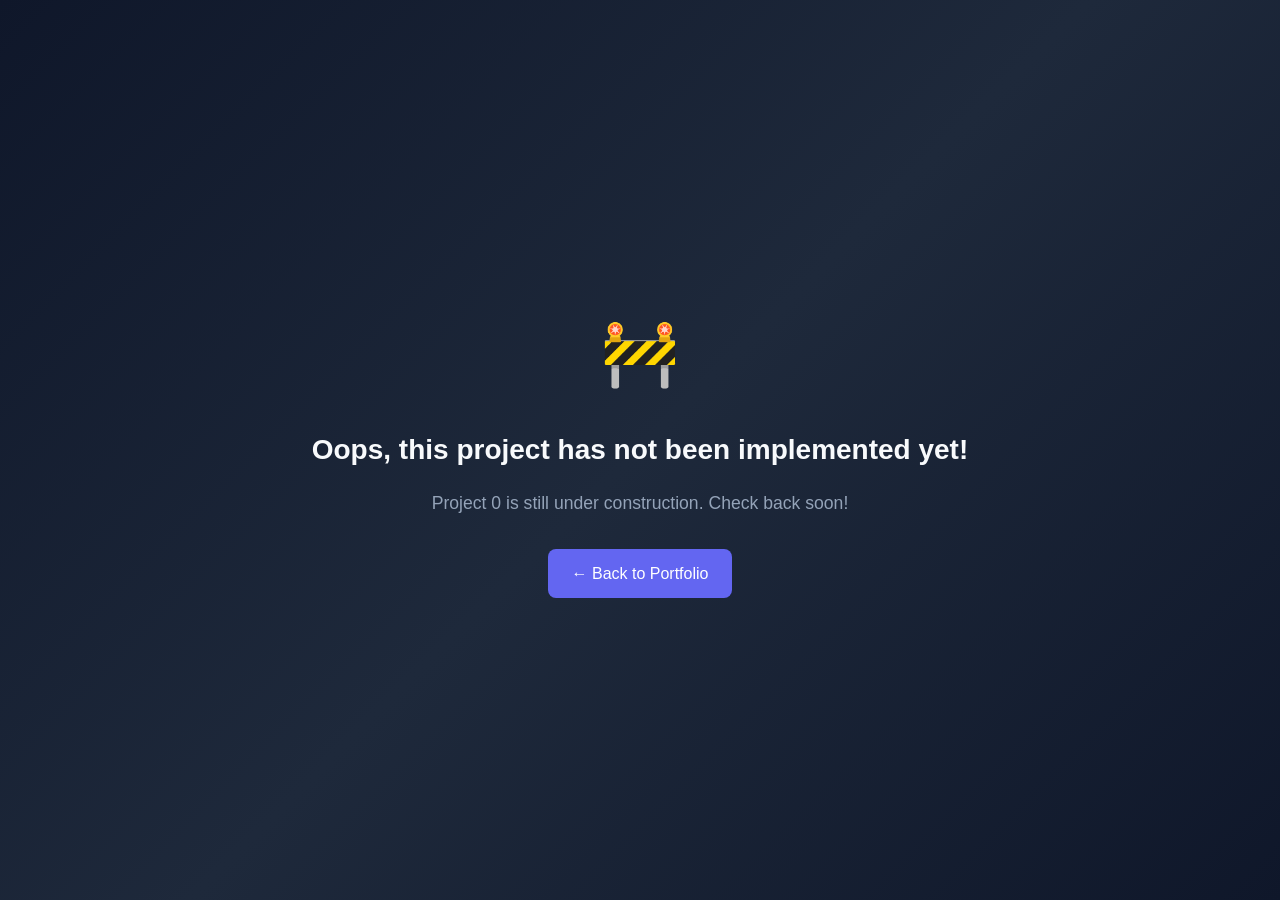
==== 0/index.html @ 5d0b4e7c "basic webpage set up" ====
<!DOCTYPE html>
<html lang="en">
<head>
    <meta charset="UTF-8">
    <meta name="viewport" content="width=device-width, initial-scale=1.0">
    <title>Project 0</title>
    <link rel="stylesheet" href="../styles.css">
</head>
<body>
    <div class="placeholder-page">
        <div class="icon">🚧</div>
        <h1>Oops, this project has not been implemented yet!</h1>
        <p>Project 0 is still under construction. Check back soon!</p>
        <a class="back-link" href="../index.html">← Back to Portfolio</a>
    </div>
</body>
</html>
---- styles.css ----
* {
    margin: 0;
    padding: 0;
    box-sizing: border-box;
}

body {
    font-family: -apple-system, BlinkMacSystemFont, "Segoe UI", Roboto, Helvetica, Arial, sans-serif;
    background: linear-gradient(135deg, #0f172a 0%, #1e293b 50%, #0f172a 100%);
    color: #e2e8f0;
    min-height: 100vh;
    line-height: 1.6;
}

.container {
    max-width: 720px;
    margin: 0 auto;
    padding: 3rem 1.5rem;
}

header {
    text-align: center;
    margin-bottom: 3rem;
}

header h1 {
    font-size: 2.25rem;
    font-weight: 700;
    color: #f8fafc;
    margin-bottom: 0.5rem;
}

header p {
    font-size: 1.1rem;
    color: #94a3b8;
}

.project-list {
    list-style: none;
    display: flex;
    flex-direction: column;
    gap: 1rem;
}

.project-list a {
    display: flex;
    align-items: center;
    gap: 1.25rem;
    padding: 1.25rem 1.5rem;
    background: rgba(255, 255, 255, 0.05);
    border: 1px solid rgba(255, 255, 255, 0.1);
    border-radius: 12px;
    color: #f1f5f9;
    text-decoration: none;
    transition: background 0.2s, border-color 0.2s, transform 0.15s;
}

.project-list a:hover {
    background: rgba(255, 255, 255, 0.1);
    border-color: rgba(99, 102, 241, 0.5);
    transform: translateY(-2px);
}

.project-number {
    display: flex;
    align-items: center;
    justify-content: center;
    width: 2.5rem;
    height: 2.5rem;
    background: #6366f1;
    border-radius: 8px;
    font-weight: 700;
    font-size: 1.1rem;
    flex-shrink: 0;
}

.project-info h2 {
    font-size: 1.15rem;
    font-weight: 600;
    margin-bottom: 0.15rem;
}

.project-info span {
    font-size: 0.9rem;
    color: #94a3b8;
}

.placeholder-page {
    display: flex;
    flex-direction: column;
    align-items: center;
    justify-content: center;
    min-height: 100vh;
    text-align: center;
    padding: 2rem;
}

.placeholder-page .icon {
    font-size: 4rem;
    margin-bottom: 1.5rem;
}

.placeholder-page h1 {
    font-size: 1.75rem;
    font-weight: 600;
    color: #f8fafc;
    margin-bottom: 1rem;
}

.placeholder-page p {
    font-size: 1.1rem;
    color: #94a3b8;
    margin-bottom: 2rem;
}

.back-link {
    display: inline-block;
    padding: 0.75rem 1.5rem;
    background: #6366f1;
    color: #fff;
    text-decoration: none;
    border-radius: 8px;
    font-weight: 500;
    transition: background 0.2s;
}

.back-link:hover {
    background: #4f46e5;
}
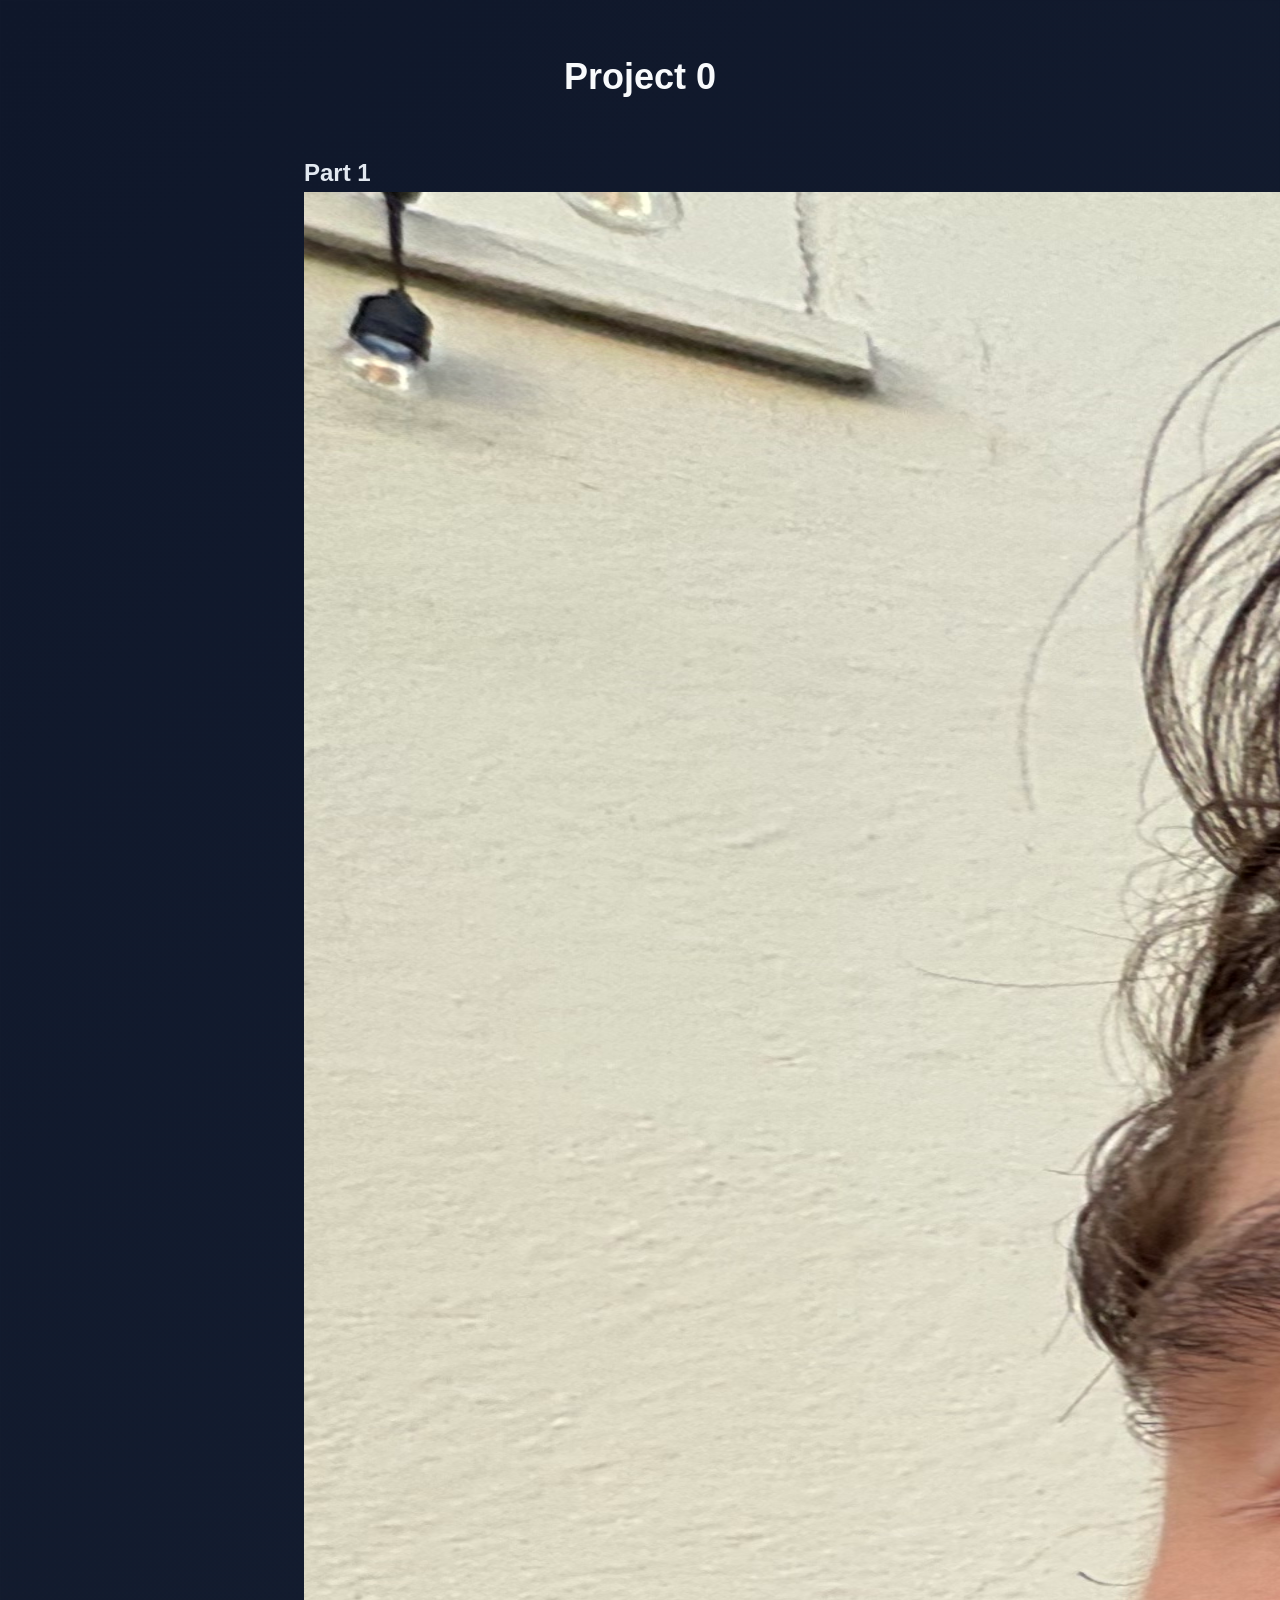
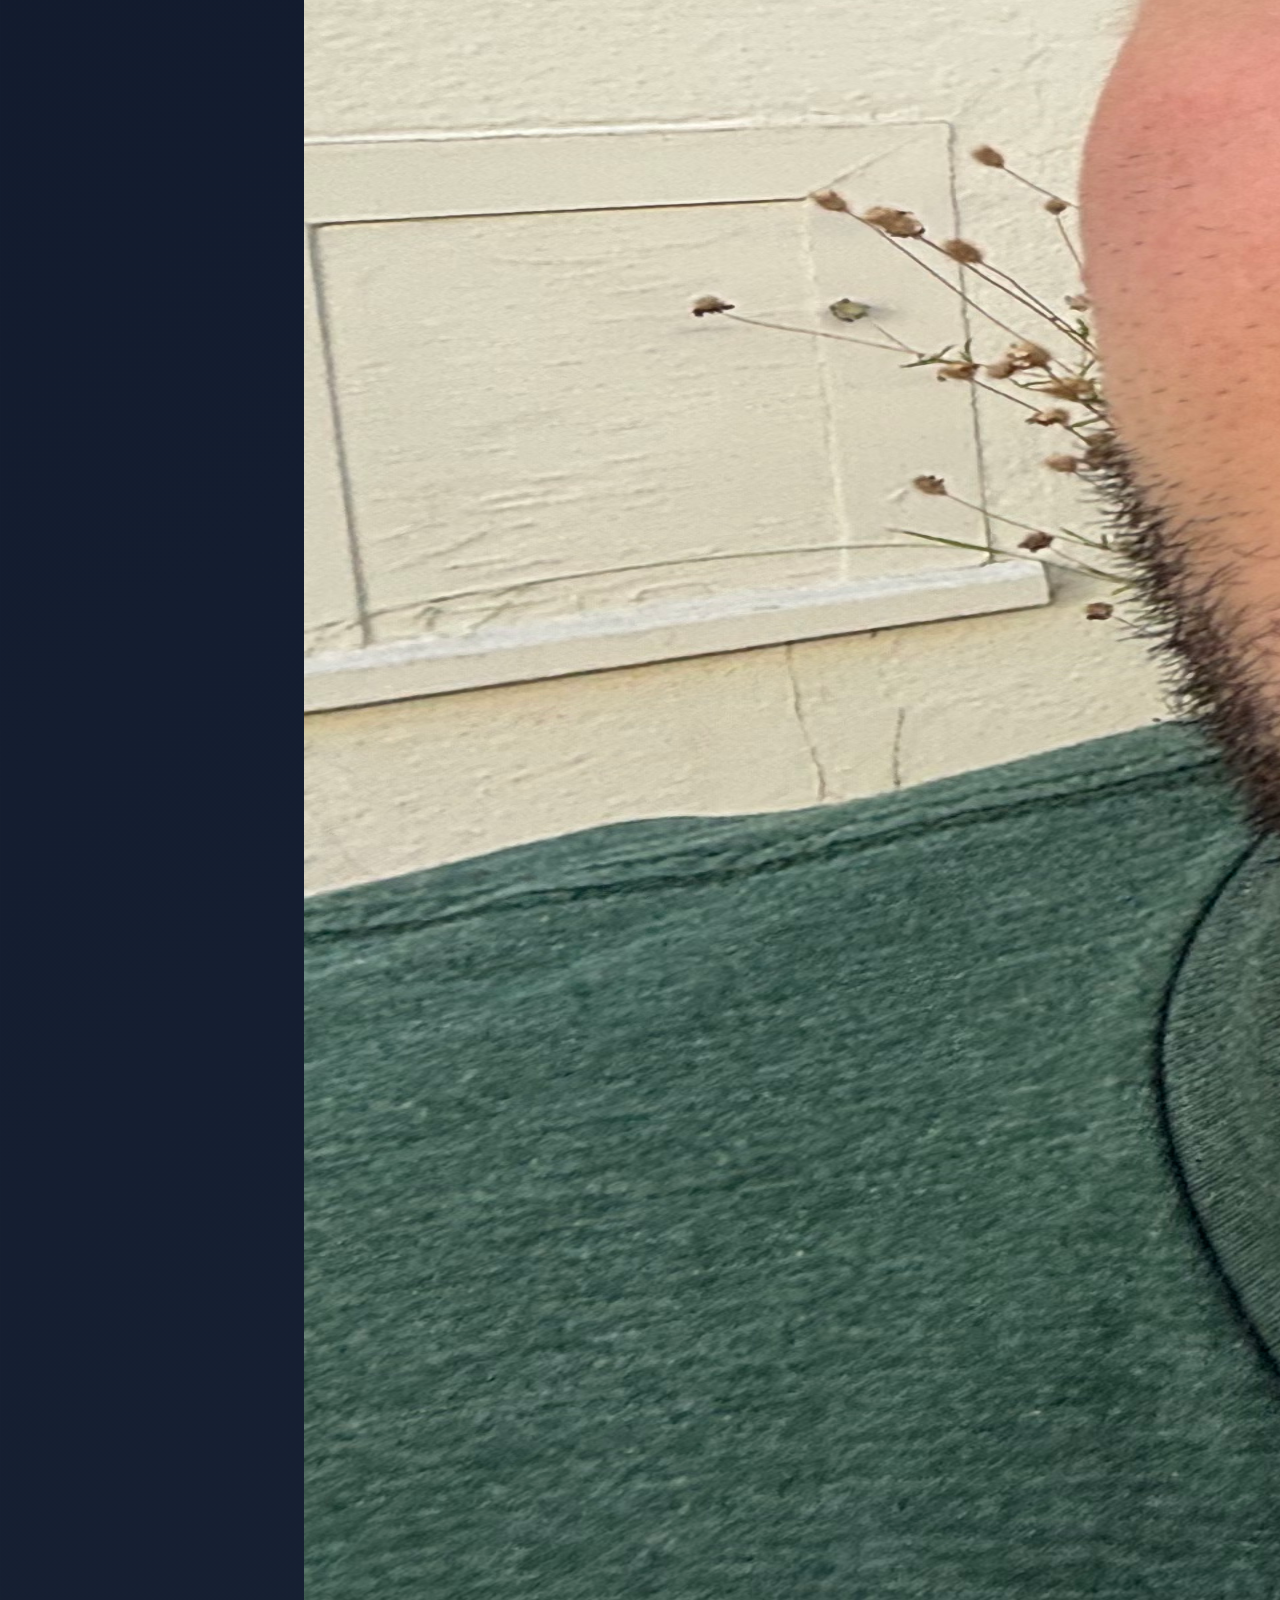
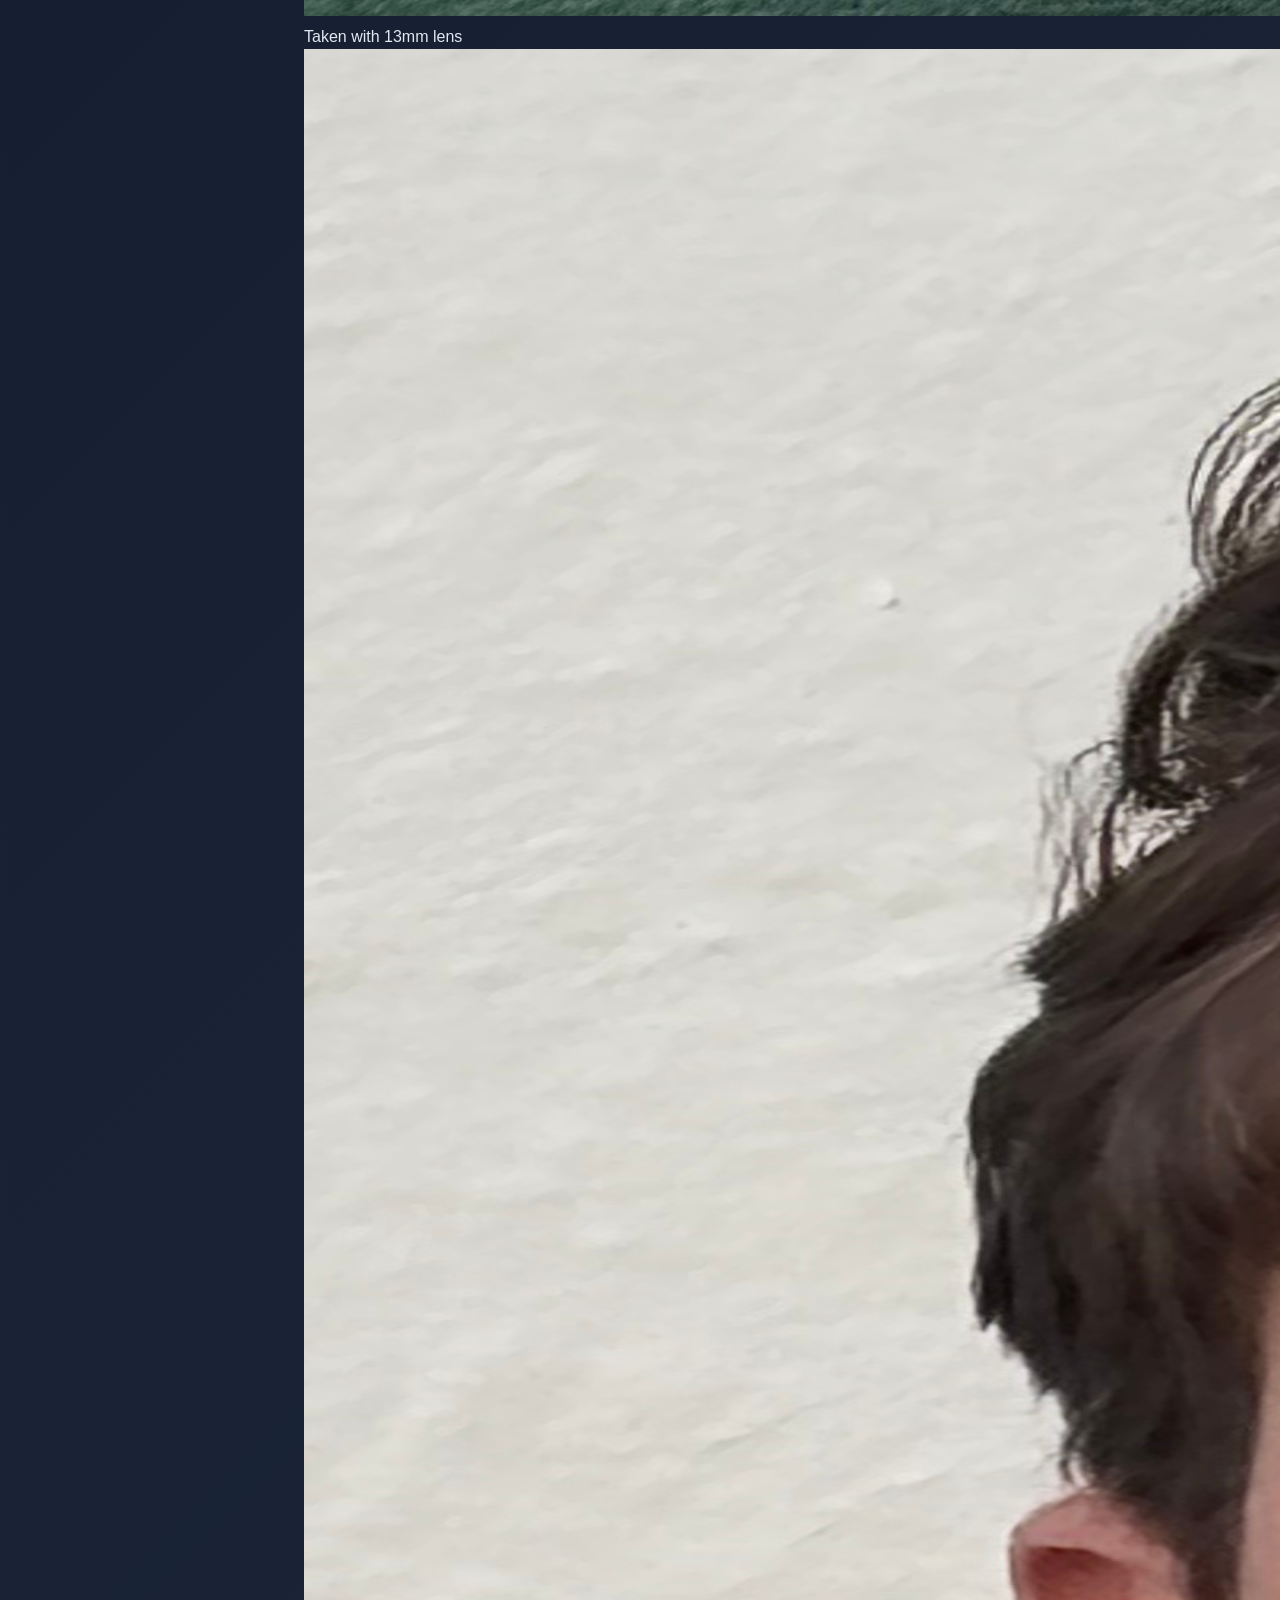
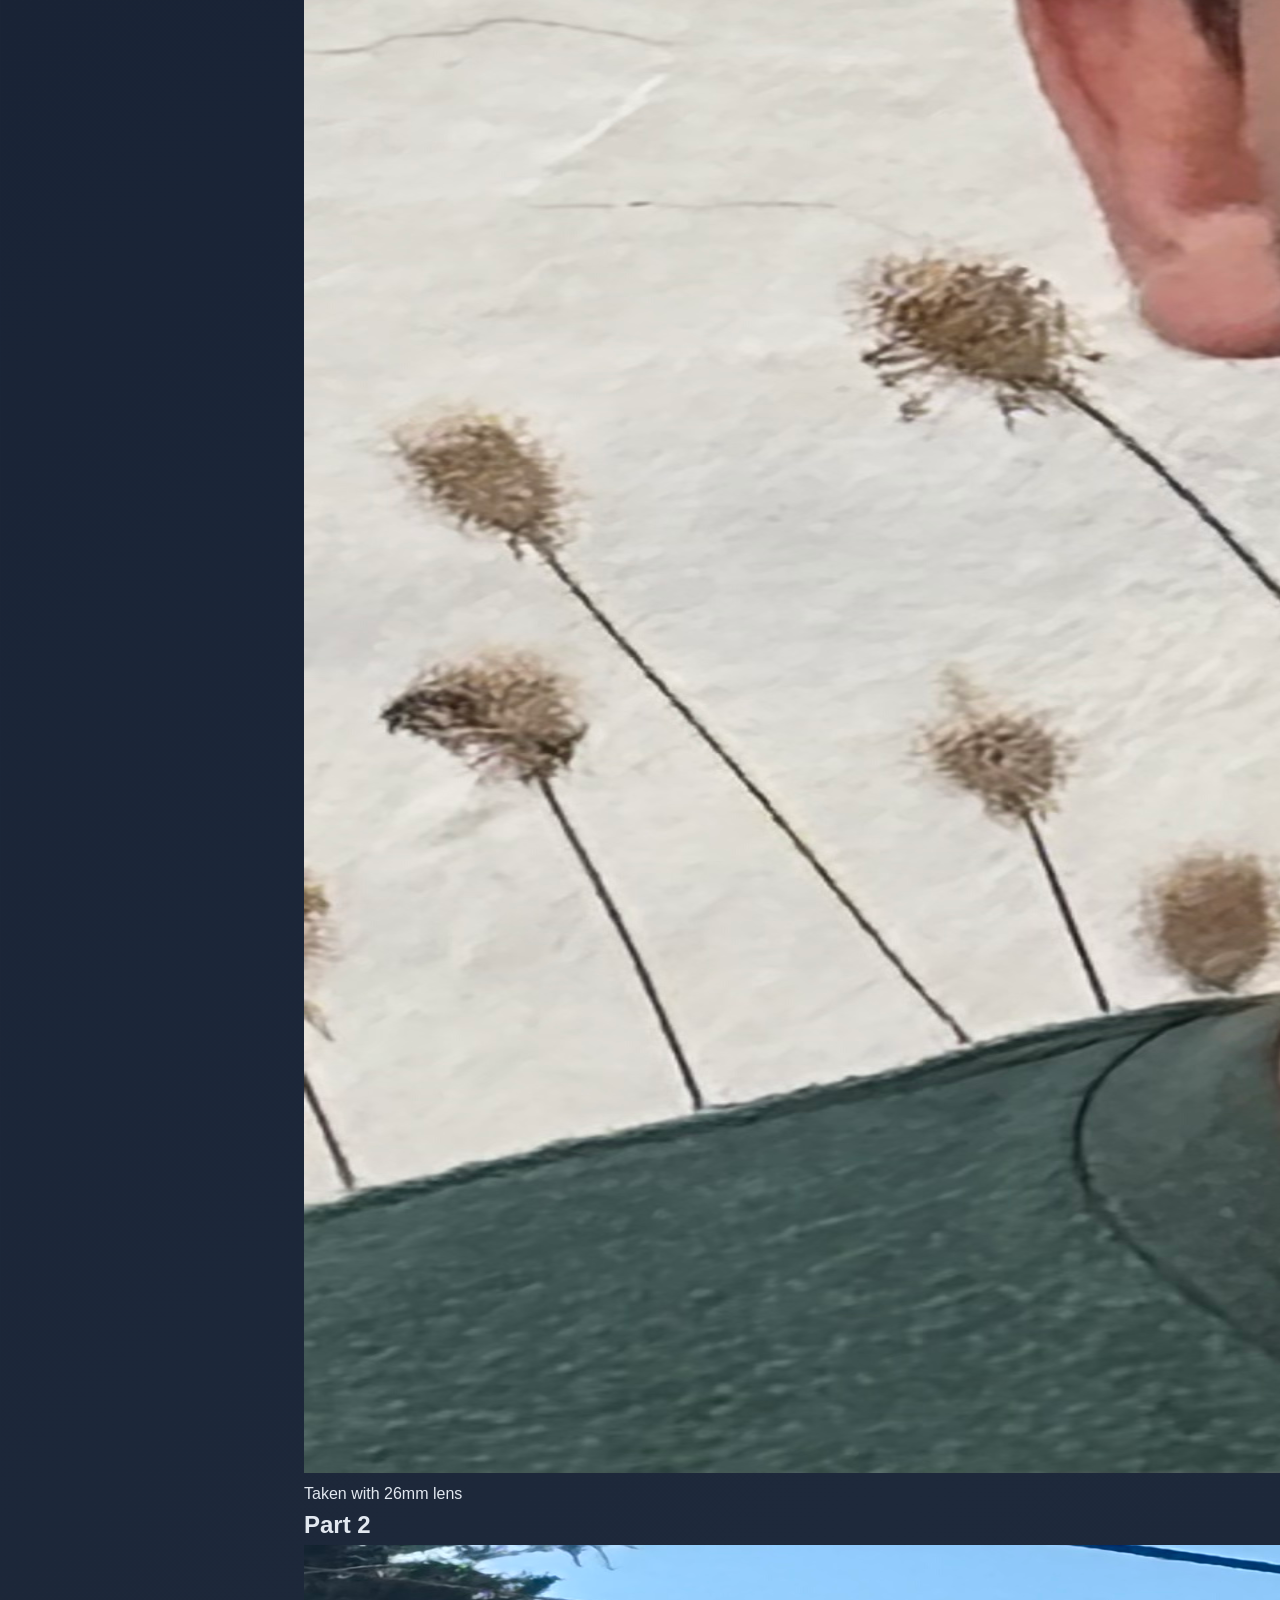
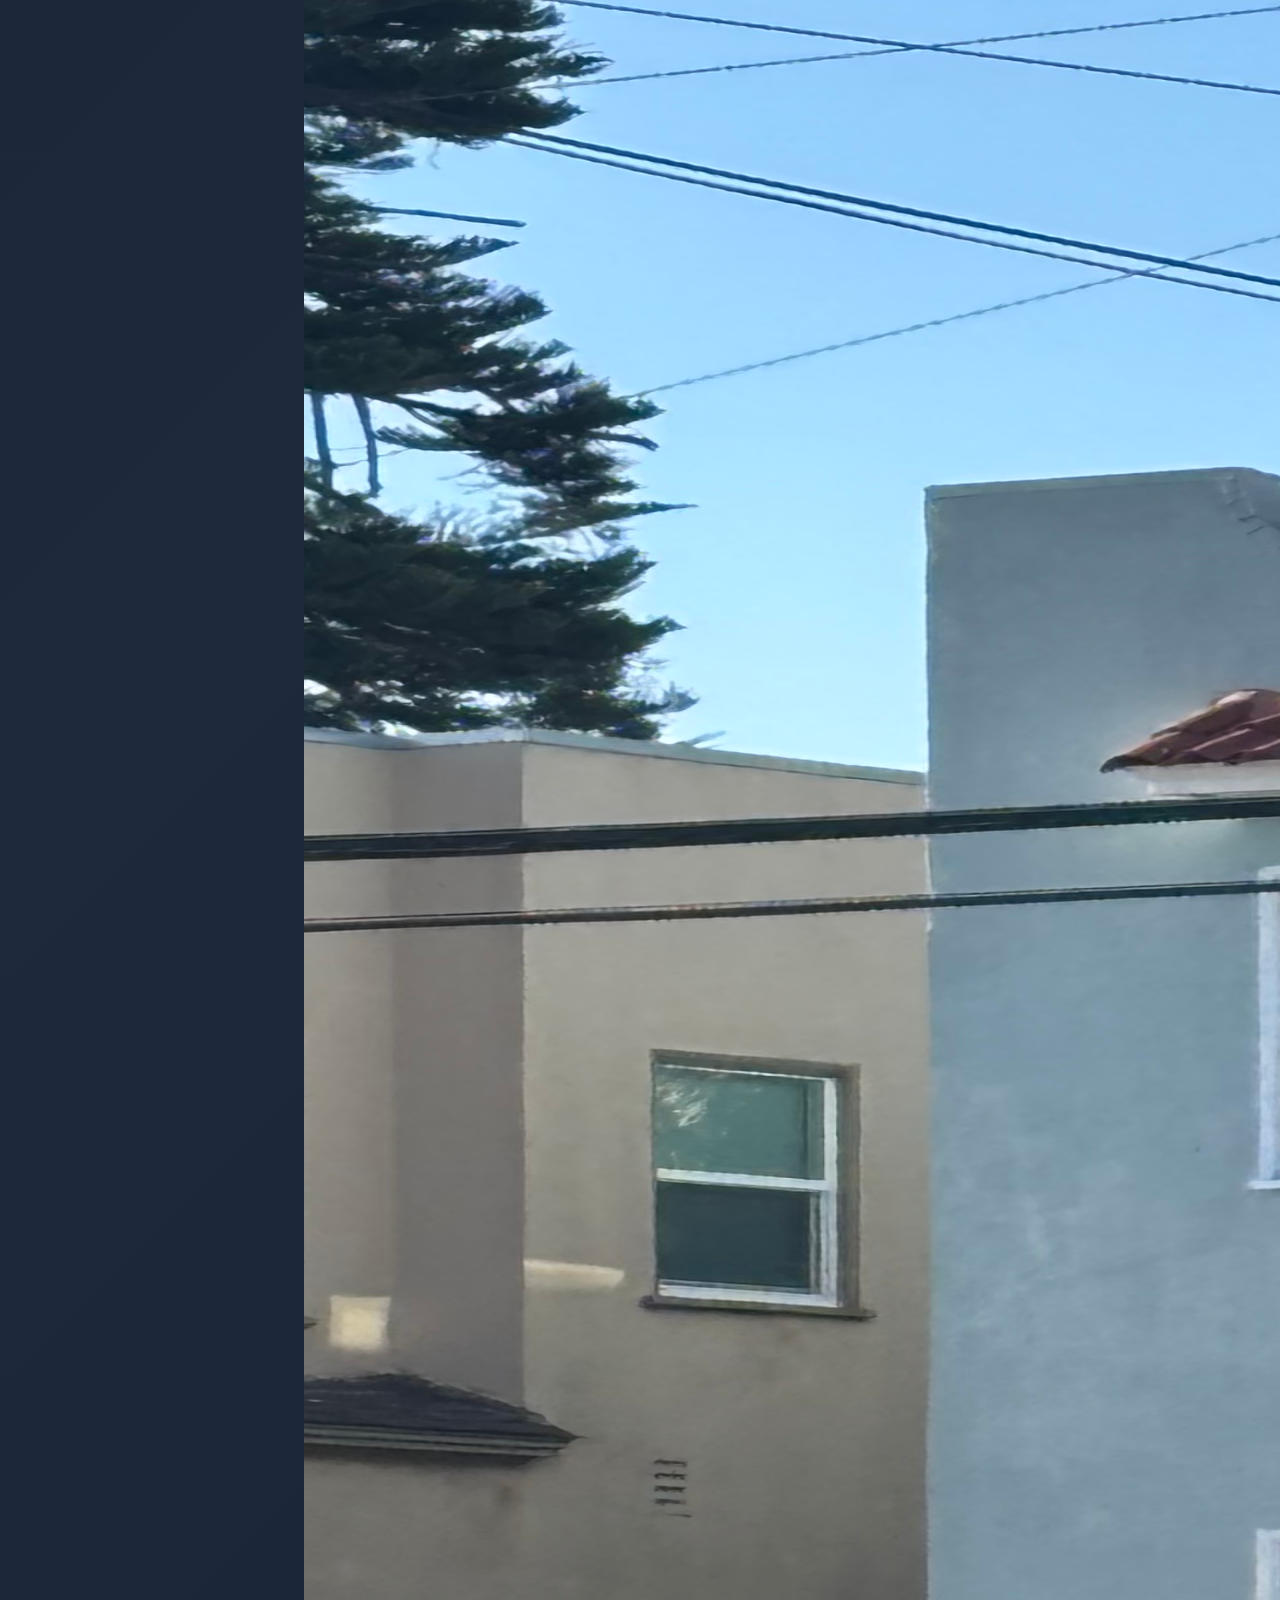
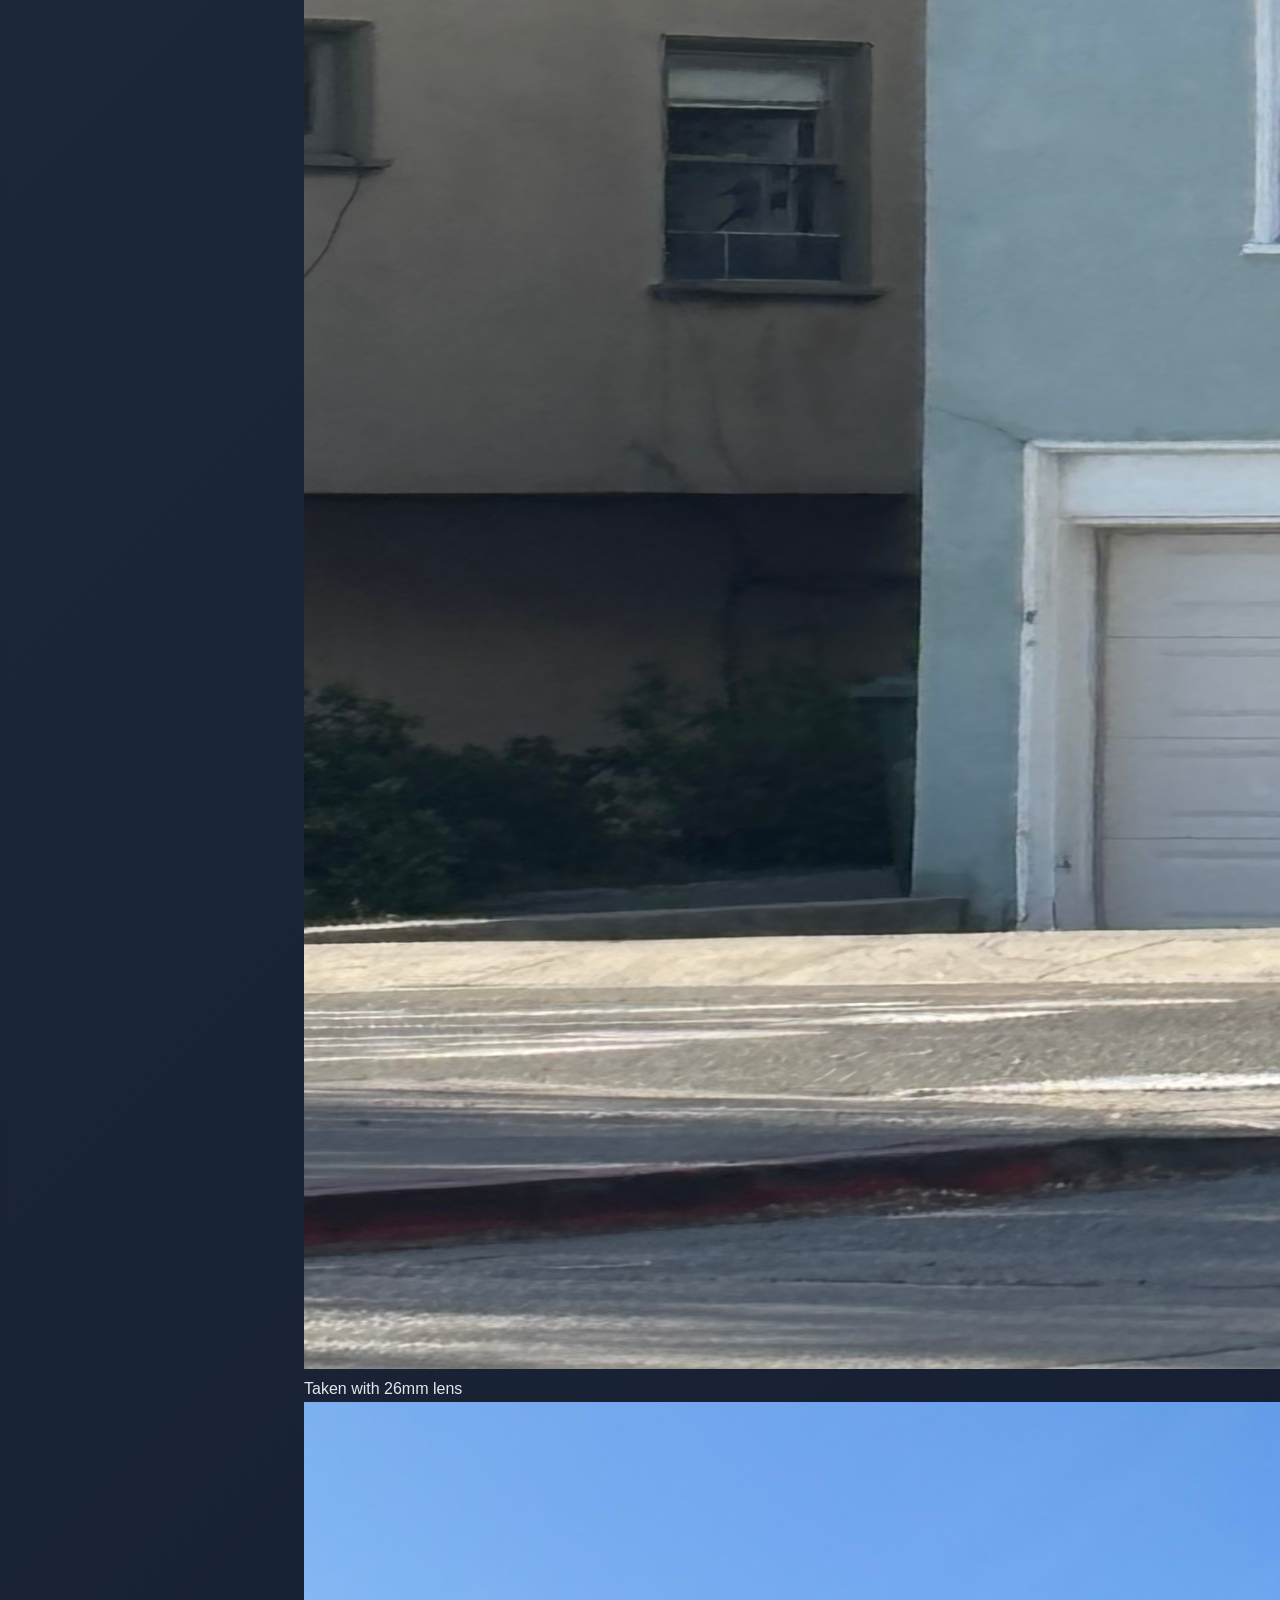
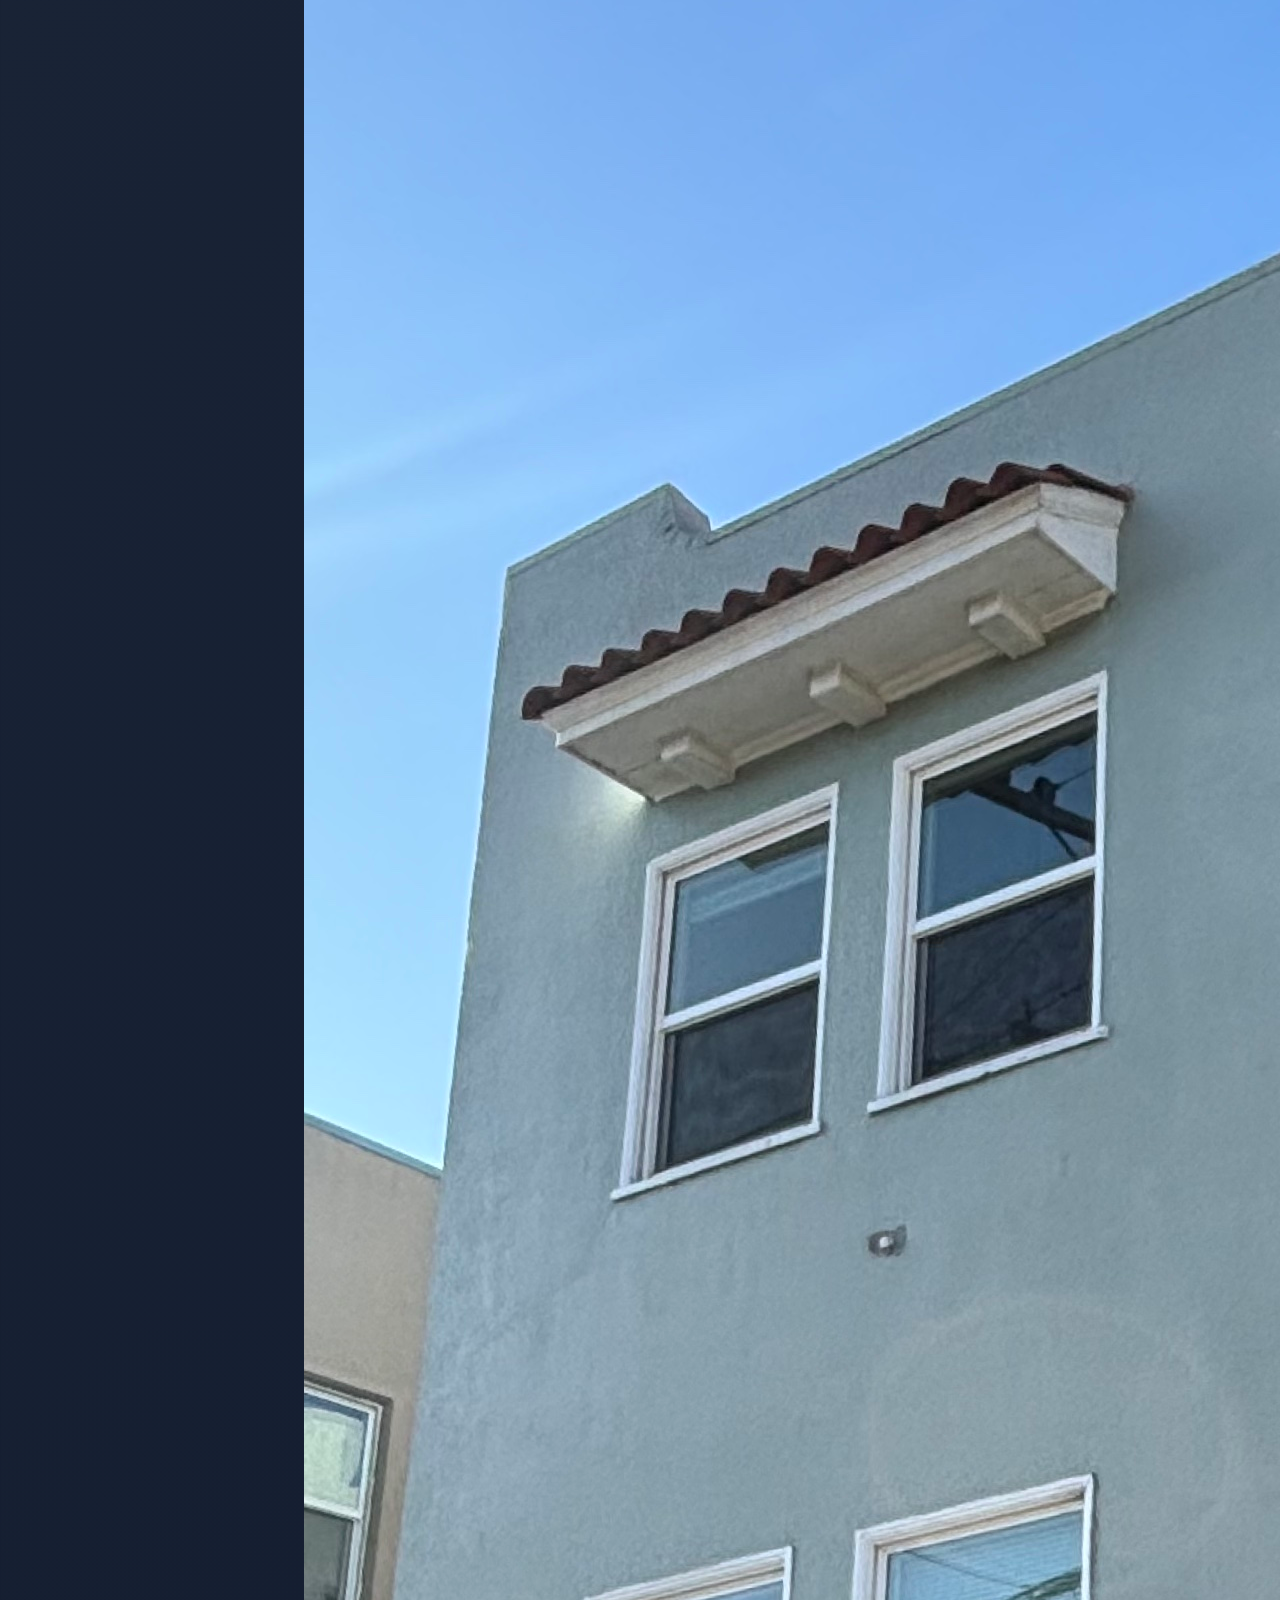
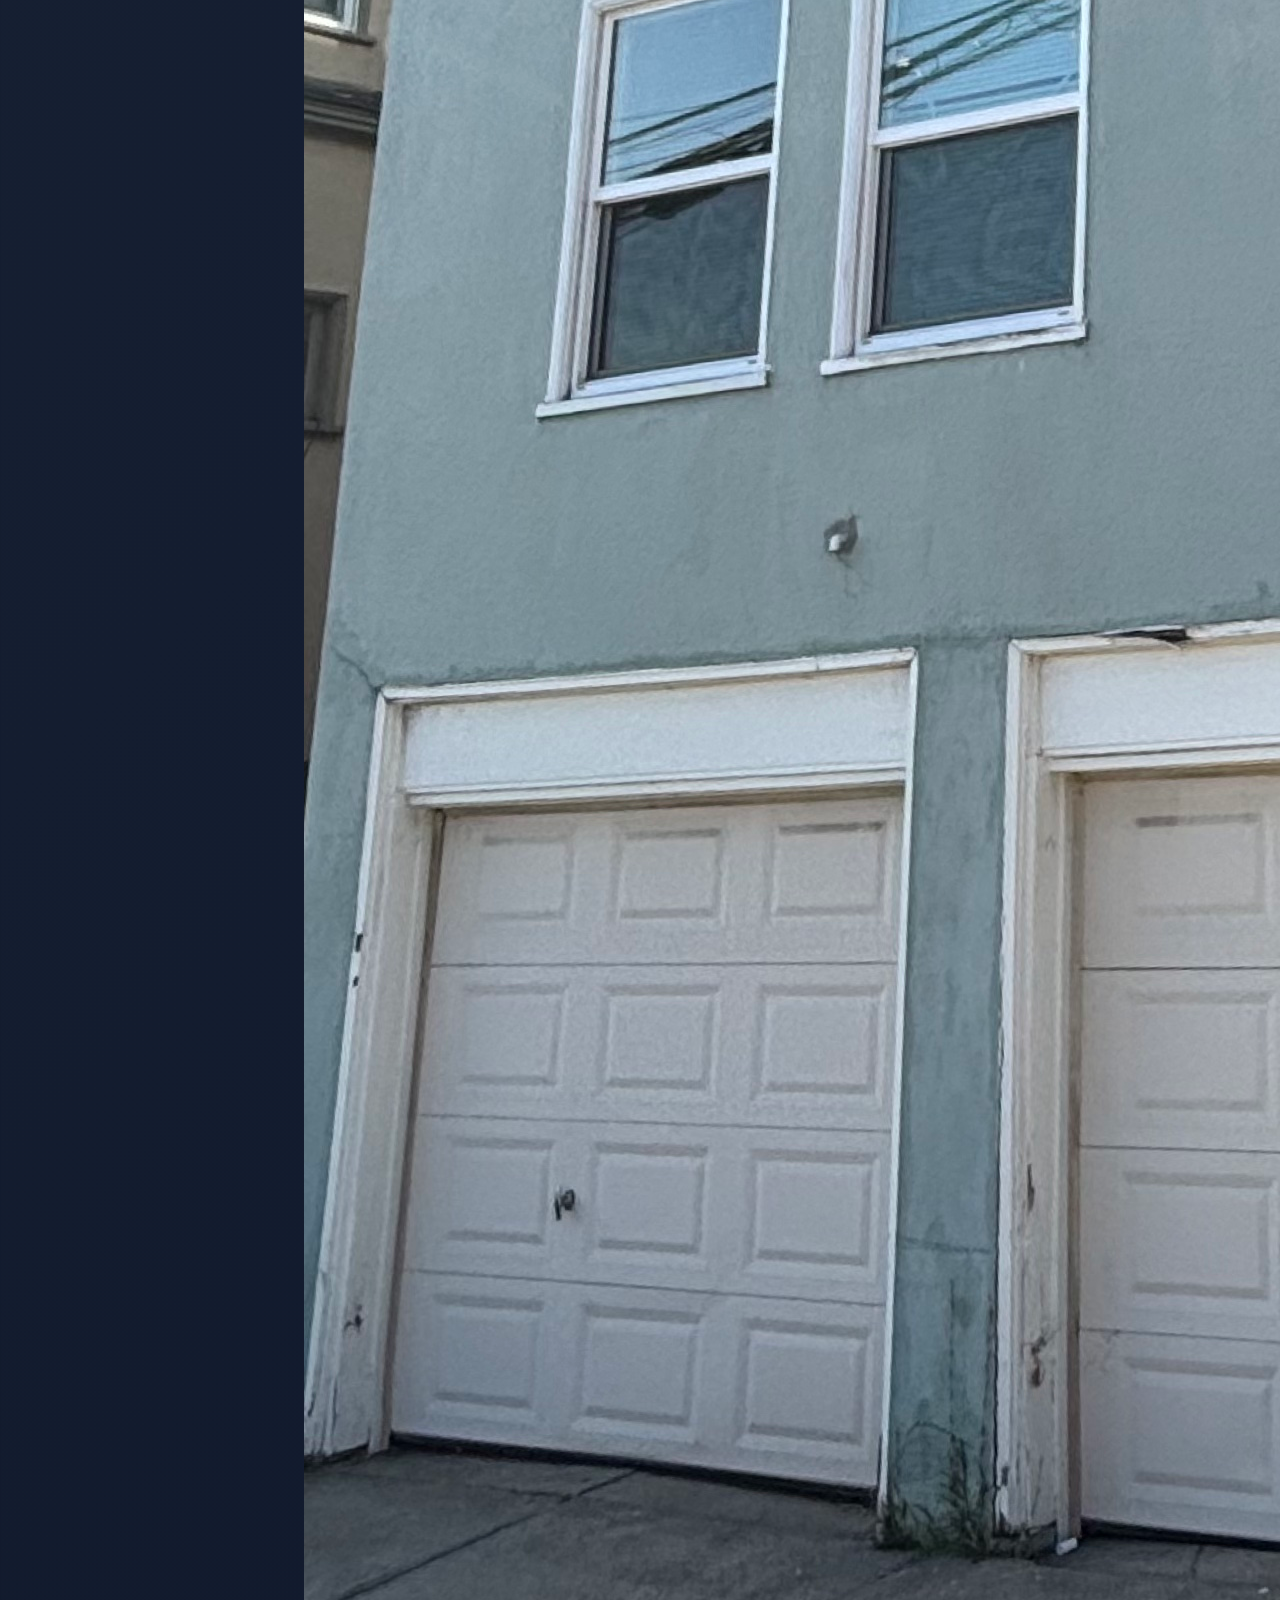
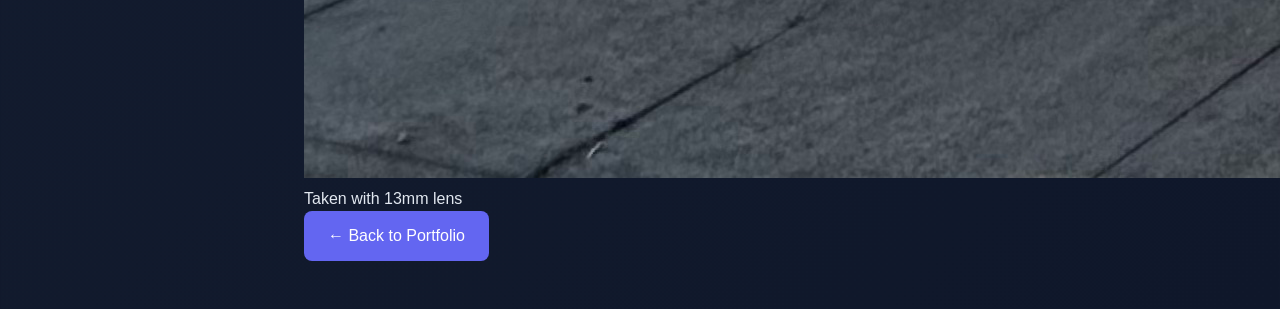
==== commit a2ba909a: "project 0 parts 1 and 2 done" ====
--- a/0/index.html
+++ b/0/index.html
@@ -7,10 +7,51 @@
     <link rel="stylesheet" href="../styles.css">
 </head>
 <body>
-    <div class="placeholder-page">
-        <div class="icon">🚧</div>
-        <h1>Oops, this project has not been implemented yet!</h1>
-        <p>Project 0 is still under construction. Check back soon!</p>
+    <div class="container project-page">
+        <header>
+            <h1>Project 0</h1>
+        </header>
+
+        <section class="gallery-section">
+            <h2 class="part-heading">Part 1</h2>
+            <div class="image-gallery">
+                <figure class="gallery-item">
+                    <picture>
+                        <source srcset="./IMG1.HEIC" type="image/heic">
+                        <img src="./image1.jpg" alt="image 1" width="4032" height="3024">
+                    </picture>
+                    <figcaption>Taken with 13mm lens</figcaption>
+                </figure>
+                <figure class="gallery-item">
+                    <picture>
+                        <source srcset="./IMG2.HEIC" type="image/heic">
+                        <img src="./image2.jpg" alt="image 2" width="4032" height="3024">
+                    </picture>
+                    <figcaption>Taken with 26mm lens</figcaption>
+                </figure>
+            </div>
+        </section>
+
+        <section class="gallery-section">
+            <h2 class="part-heading">Part 2</h2>
+            <div class="image-gallery">
+                <figure class="gallery-item">
+                    <picture>
+                        <source srcset="./image3.HEIC" type="image/heic">
+                        <img src="./image3.jpg" alt="image 3" width="4032" height="3024">
+                    </picture>
+                    <figcaption>Taken with 26mm lens</figcaption>
+                </figure>
+                <figure class="gallery-item">
+                    <picture>
+                        <source srcset="./image4.HEIC" type="image/heic">
+                        <img src="./image4.jpg" alt="image 4" width="2682" height="3576">
+                    </picture>
+                    <figcaption>Taken with 13mm lens</figcaption>
+                </figure>
+            </div>
+        </section>
+
         <a class="back-link" href="../index.html">← Back to Portfolio</a>
     </div>
 </body>
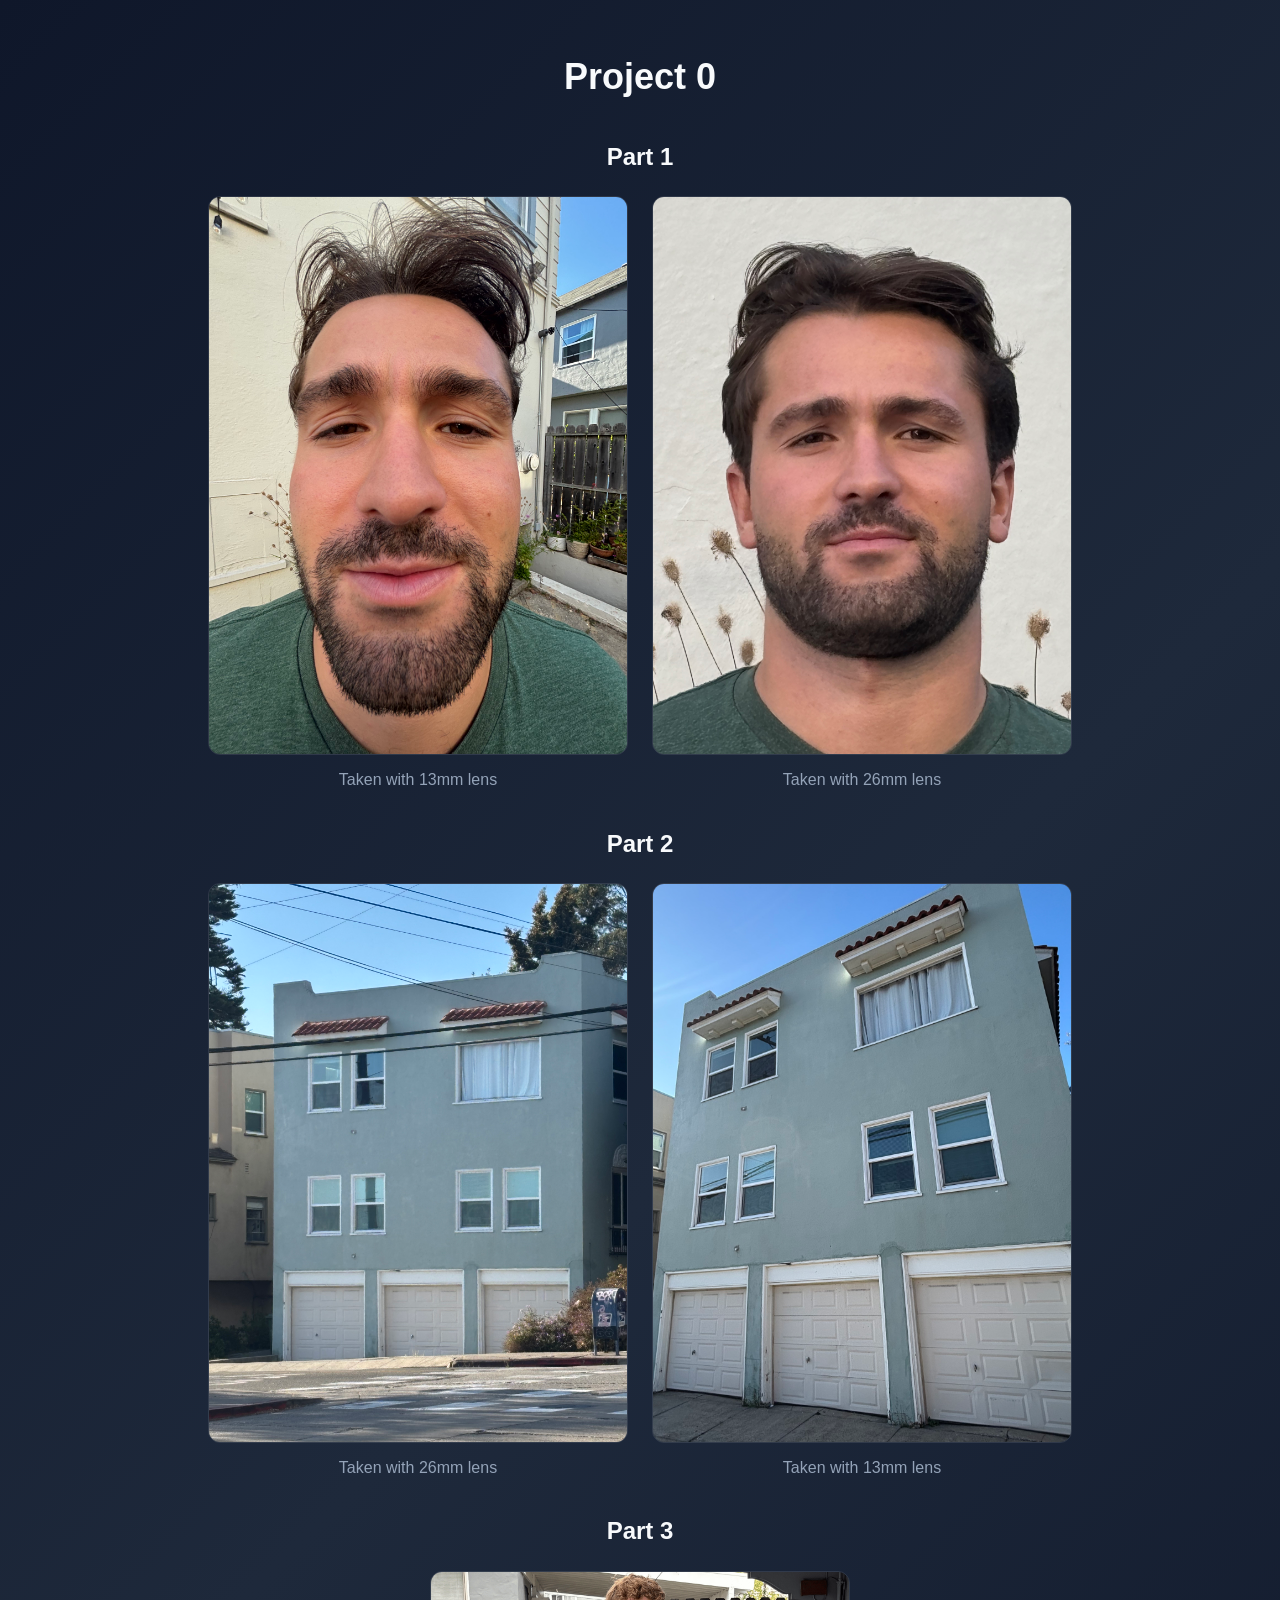
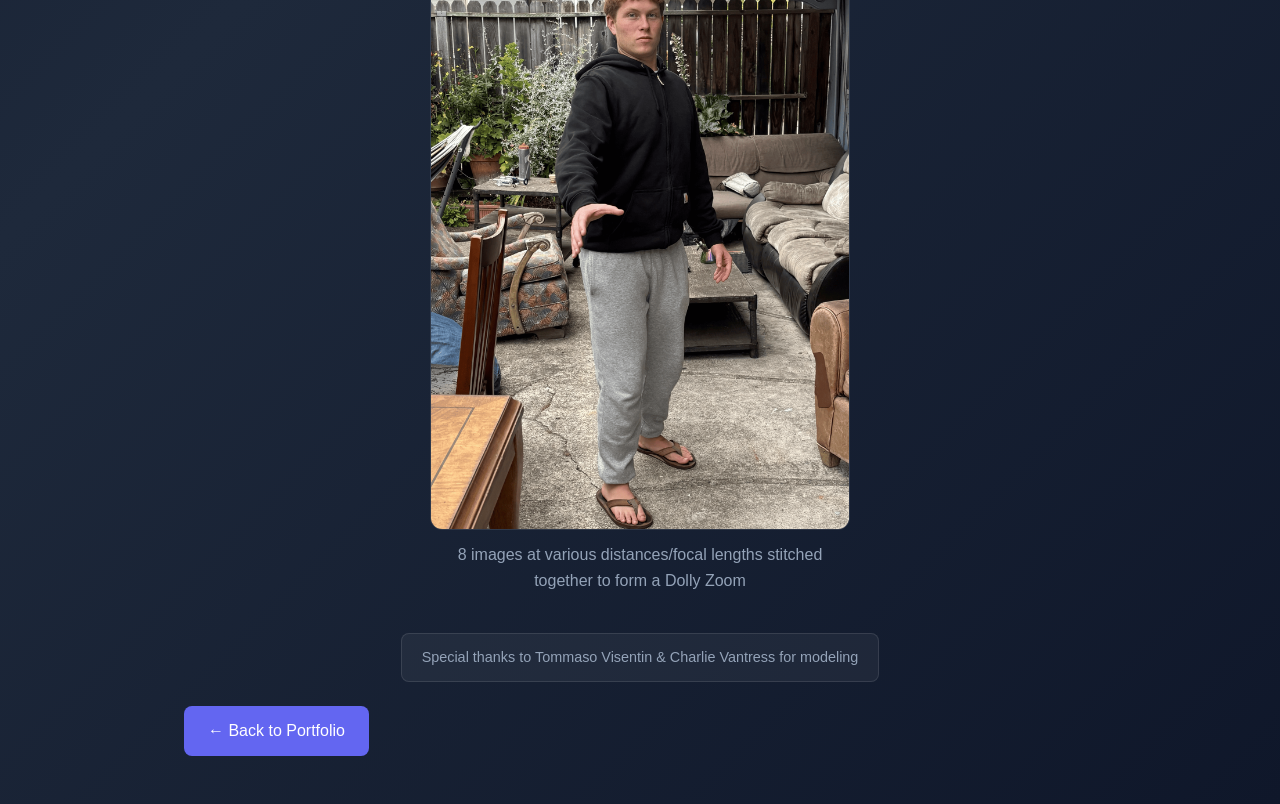
==== commit e4e850d8: "project done I think" ====
--- a/0/index.html
+++ b/0/index.html
@@ -52,6 +52,20 @@
             </div>
         </section>
 
+        <section class="gallery-section">
+            <h2 class="part-heading">Part 3</h2>
+            <div class="image-gallery">
+                <figure class="gallery-item">
+                    <img src="./gif1.GIF" alt="GIF 1" width="1440" height="1920">
+                    <figcaption>8 images at various distances/focal lengths stitched together to form a Dolly Zoom</figcaption>
+                </figure>
+            </div>
+        </section>
+
+        <footer class="page-footer">
+            <p class="footer-textbox">Special thanks to Tommaso Visentin &amp; Charlie Vantress for modeling</p>
+        </footer>
+
         <a class="back-link" href="../index.html">← Back to Portfolio</a>
     </div>
 </body>
--- a/styles.css
+++ b/styles.css
@@ -127,3 +127,78 @@
 .back-link:hover {
     background: #4f46e5;
 }
+
+.project-page {
+    max-width: 960px;
+}
+
+.project-page header {
+    margin-bottom: 2rem;
+}
+
+.gallery-section {
+    margin-bottom: 2rem;
+}
+
+.gallery-section:last-of-type {
+    margin-bottom: 2.5rem;
+}
+
+.part-heading {
+    font-size: 1.5rem;
+    font-weight: 600;
+    color: #f8fafc;
+    text-align: center;
+    margin-bottom: 1.25rem;
+}
+
+.image-gallery {
+    display: flex;
+    gap: 1.5rem;
+    justify-content: center;
+    flex-wrap: wrap;
+}
+
+.gallery-item {
+    flex: 1;
+    min-width: 240px;
+    max-width: 420px;
+    margin: 0;
+    text-align: center;
+}
+
+.gallery-item img,
+.gallery-item picture {
+    width: 100%;
+    display: block;
+}
+
+.gallery-item img {
+    width: 100%;
+    height: auto;
+    border-radius: 12px;
+    border: 1px solid rgba(255, 255, 255, 0.1);
+    display: block;
+}
+
+.gallery-item figcaption {
+    margin-top: 0.75rem;
+    font-size: 1rem;
+    color: #94a3b8;
+}
+
+.page-footer {
+    margin-top: 2.5rem;
+    margin-bottom: 1.5rem;
+    text-align: center;
+}
+
+.footer-textbox {
+    display: inline-block;
+    padding: 0.75rem 1.25rem;
+    font-size: 0.9rem;
+    color: #94a3b8;
+    background: rgba(255, 255, 255, 0.05);
+    border: 1px solid rgba(255, 255, 255, 0.1);
+    border-radius: 8px;
+}
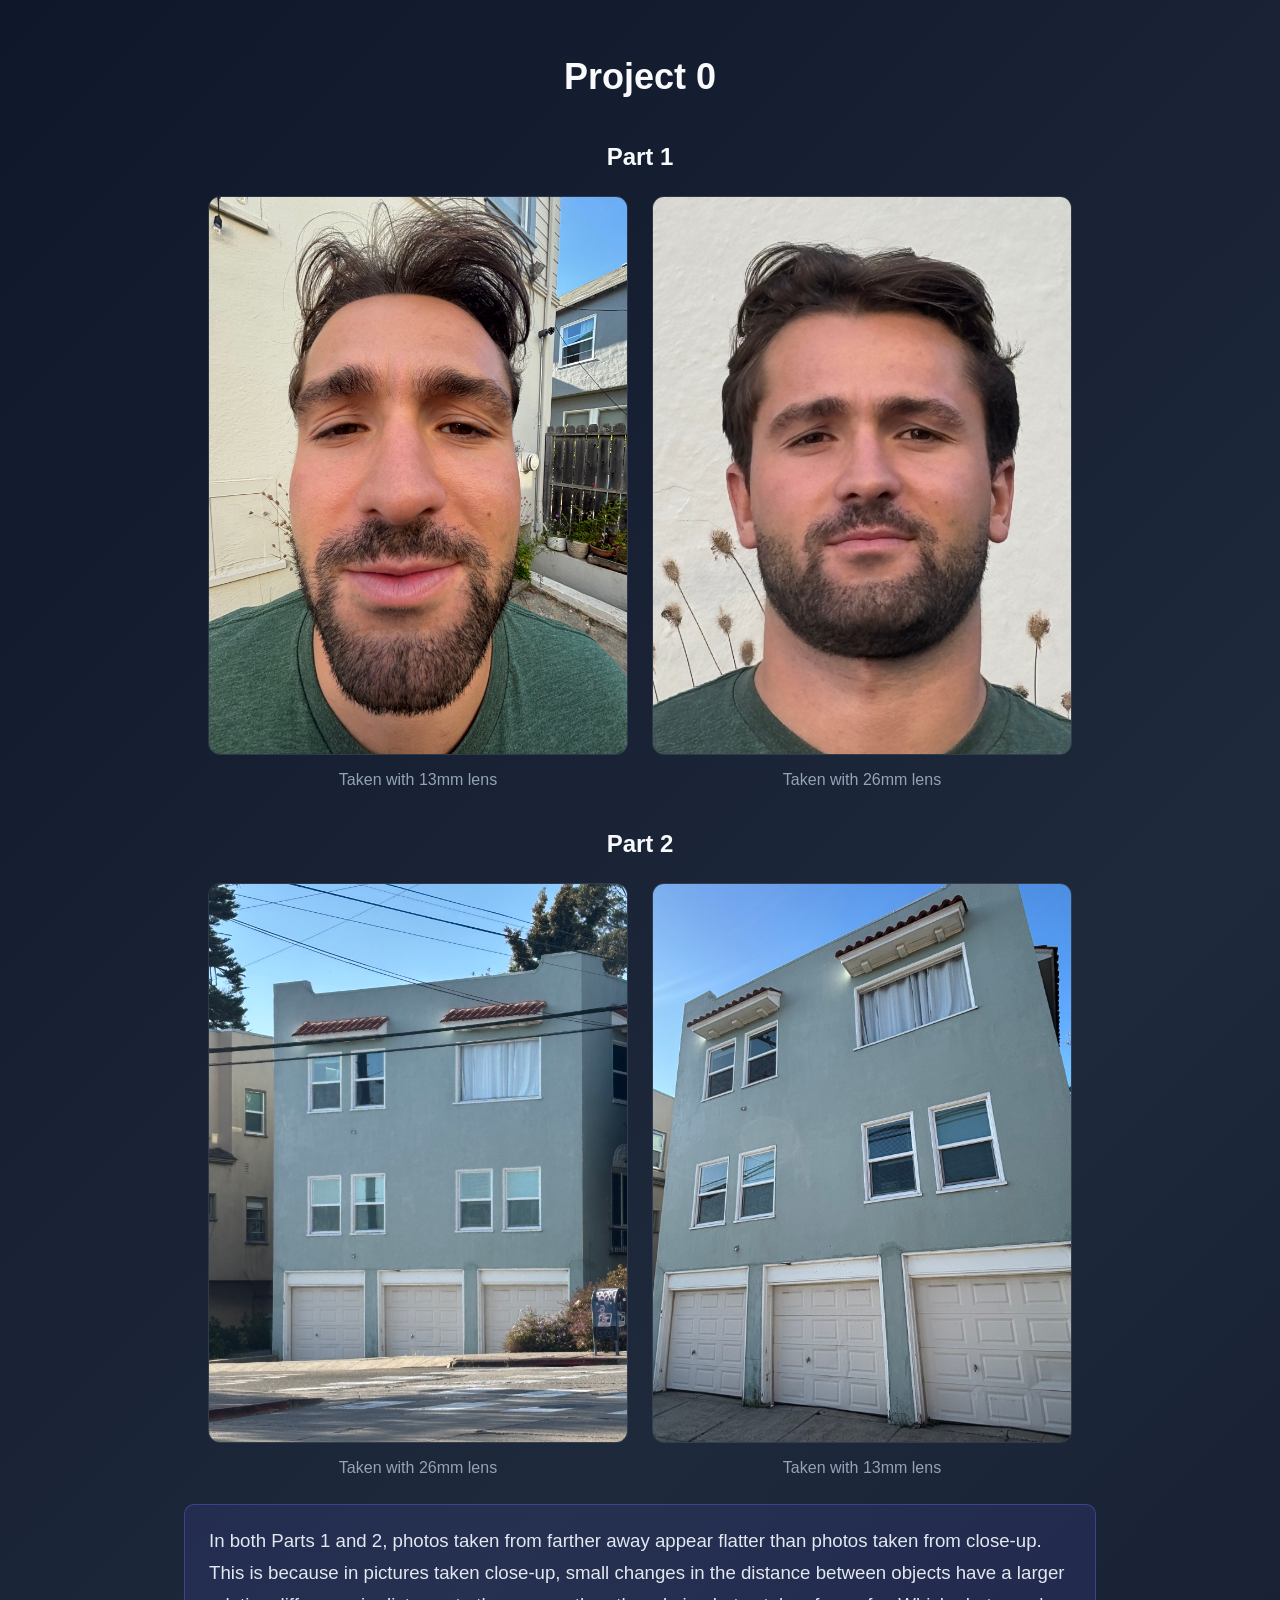
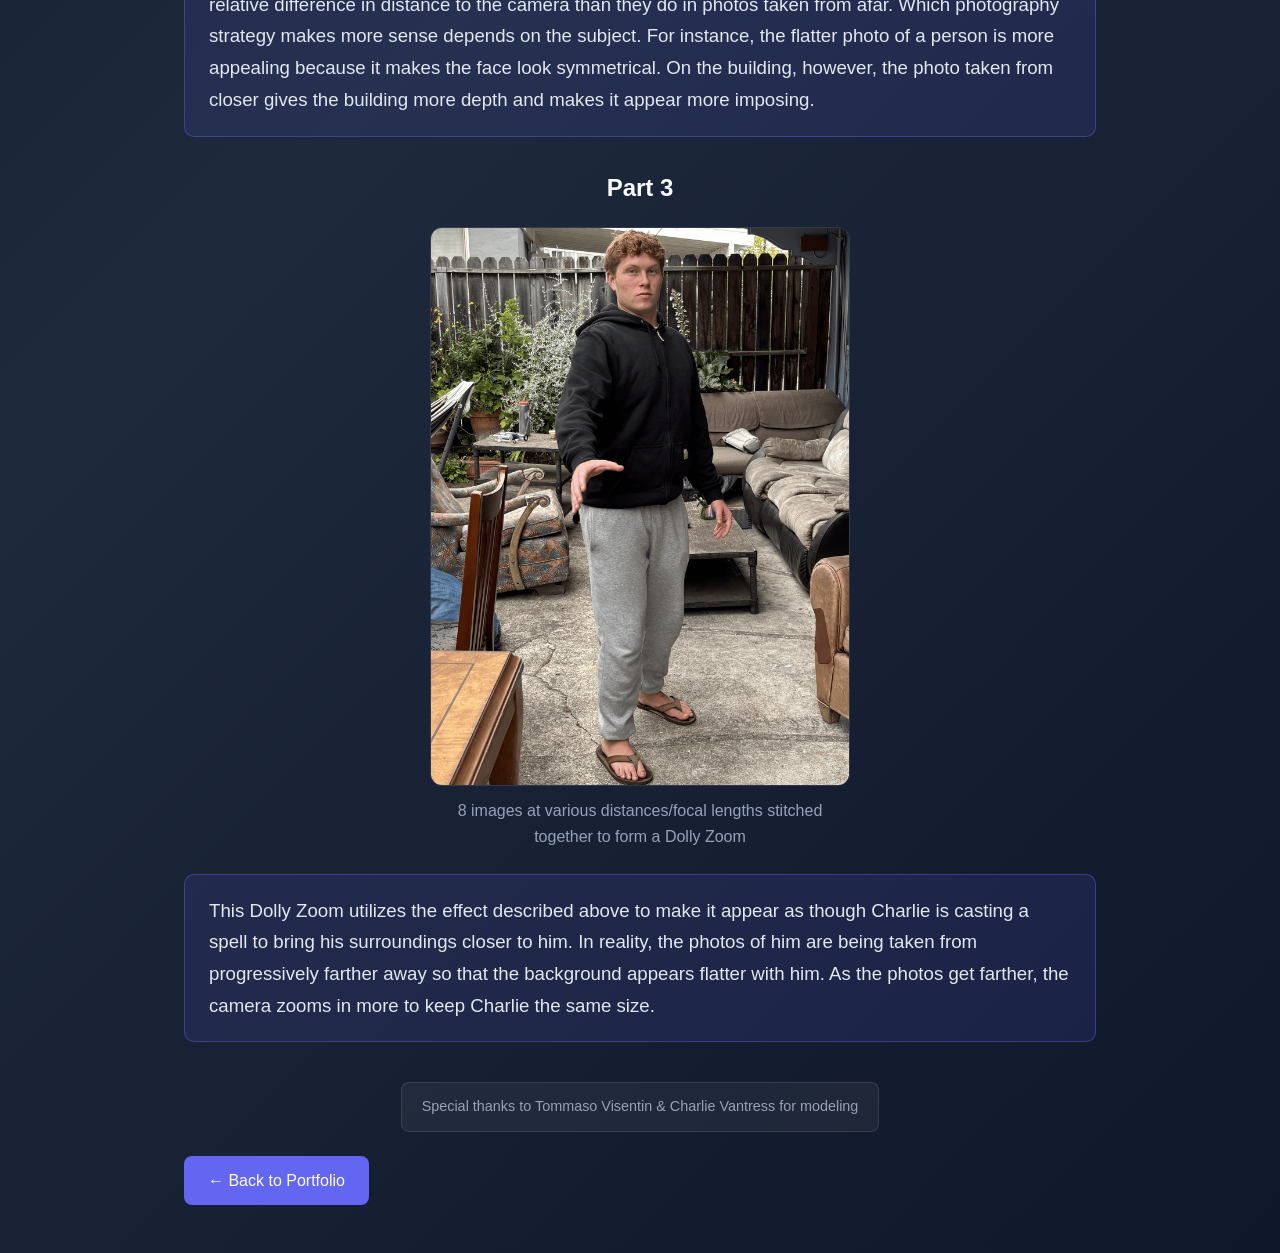
==== commit dbb6a72b: "proj 0 done" ====
--- a/0/index.html
+++ b/0/index.html
@@ -50,6 +50,7 @@
                     <figcaption>Taken with 13mm lens</figcaption>
                 </figure>
             </div>
+            <p class="analysis-textbox">In both Parts 1 and 2, photos taken from farther away appear flatter than photos taken from close-up. This is because in pictures taken close-up, small changes in the distance between objects have a larger relative difference in distance to the camera than they do in photos taken from afar. Which photography strategy makes more sense depends on the subject. For instance, the flatter photo of a person is more appealing because it makes the face look symmetrical. On the building, however, the photo taken from closer gives the building more depth and makes it appear more imposing.</p>
         </section>
 
         <section class="gallery-section">
@@ -60,6 +61,7 @@
                     <figcaption>8 images at various distances/focal lengths stitched together to form a Dolly Zoom</figcaption>
                 </figure>
             </div>
+            <p class="analysis-textbox">This Dolly Zoom utilizes the effect described above to make it appear as though Charlie is casting a spell to bring his surroundings closer to him. In reality, the photos of him are being taken from progressively farther away so that the background appears flatter with him. As the photos get farther, the camera zooms in more to keep Charlie the same size.</p>
         </section>
 
         <footer class="page-footer">
--- a/styles.css
+++ b/styles.css
@@ -202,3 +202,14 @@
     border: 1px solid rgba(255, 255, 255, 0.1);
     border-radius: 8px;
 }
+
+.analysis-textbox {
+    margin-top: 1.5rem;
+    padding: 1.25rem 1.5rem;
+    font-size: calc(1rem + 2pt);
+    line-height: 1.7;
+    color: #e2e8f0;
+    background: rgba(99, 102, 241, 0.12);
+    border: 1px solid rgba(99, 102, 241, 0.4);
+    border-radius: 10px;
+}
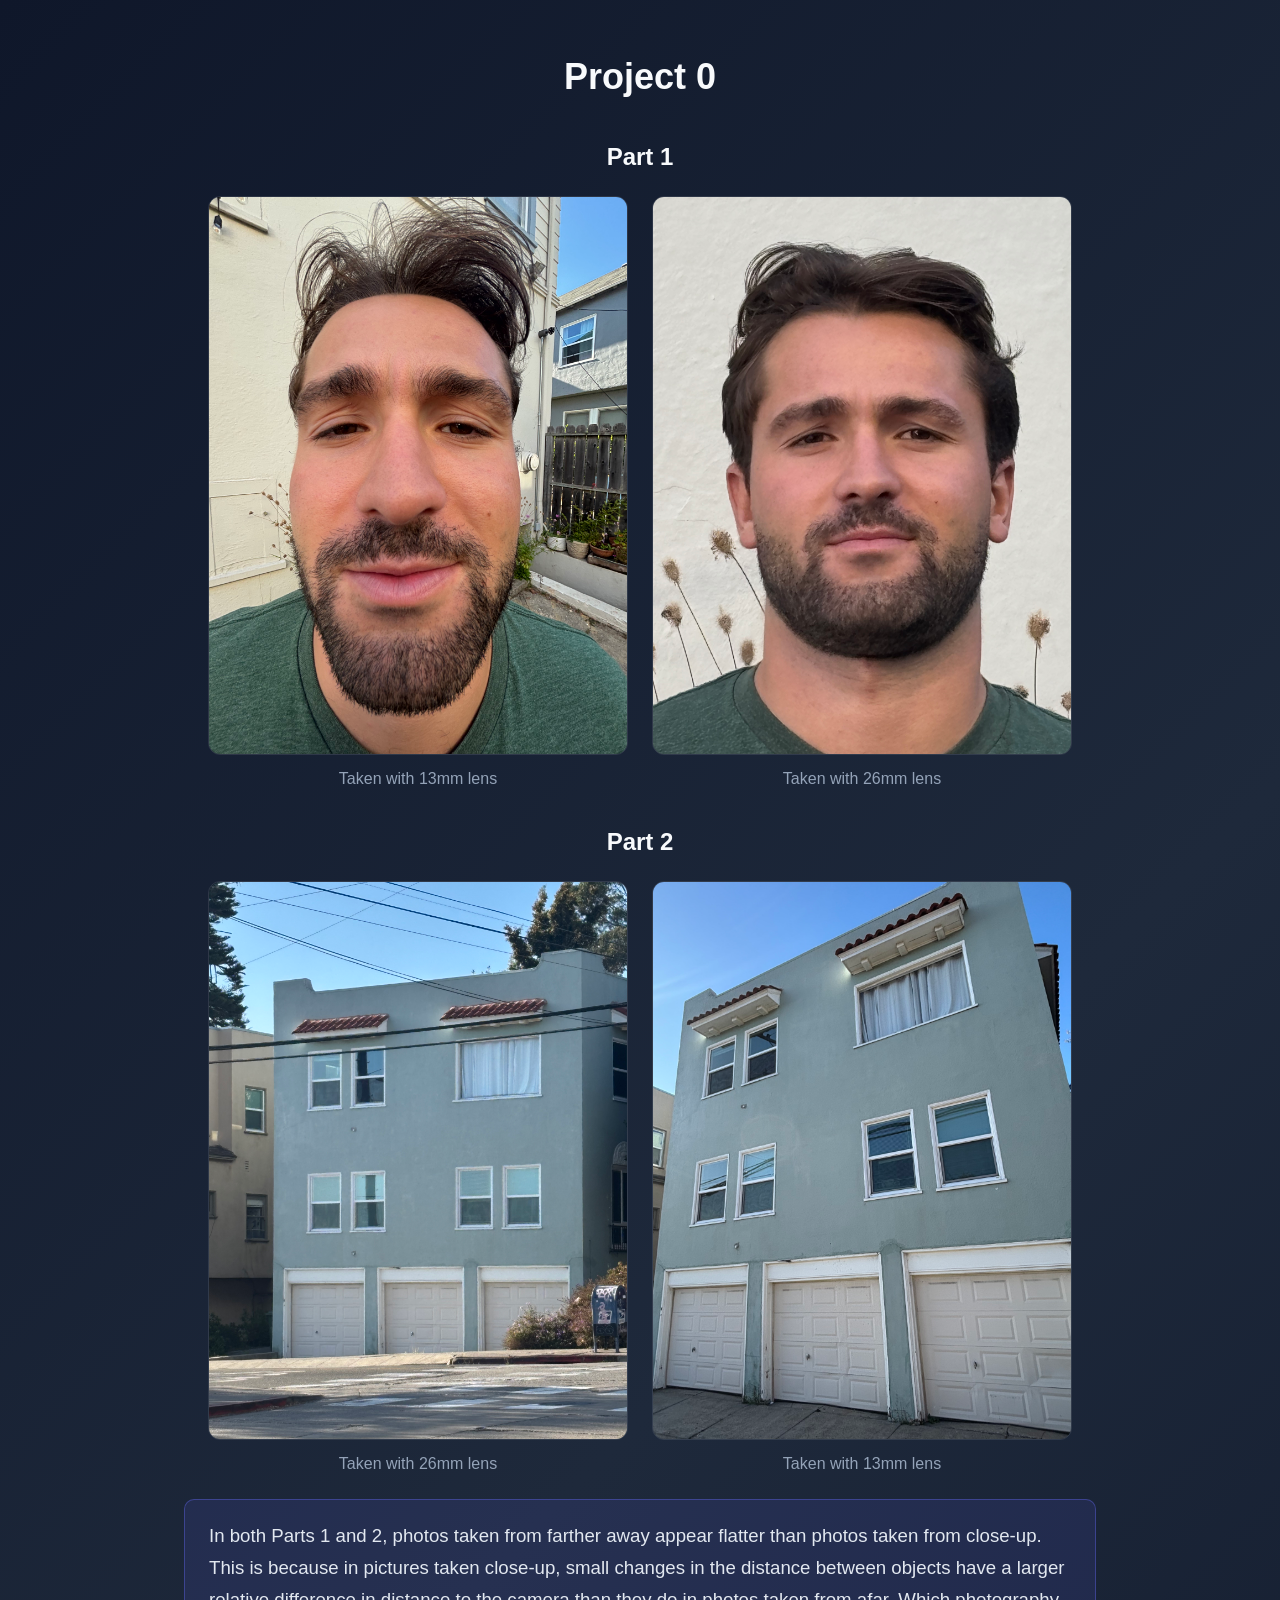
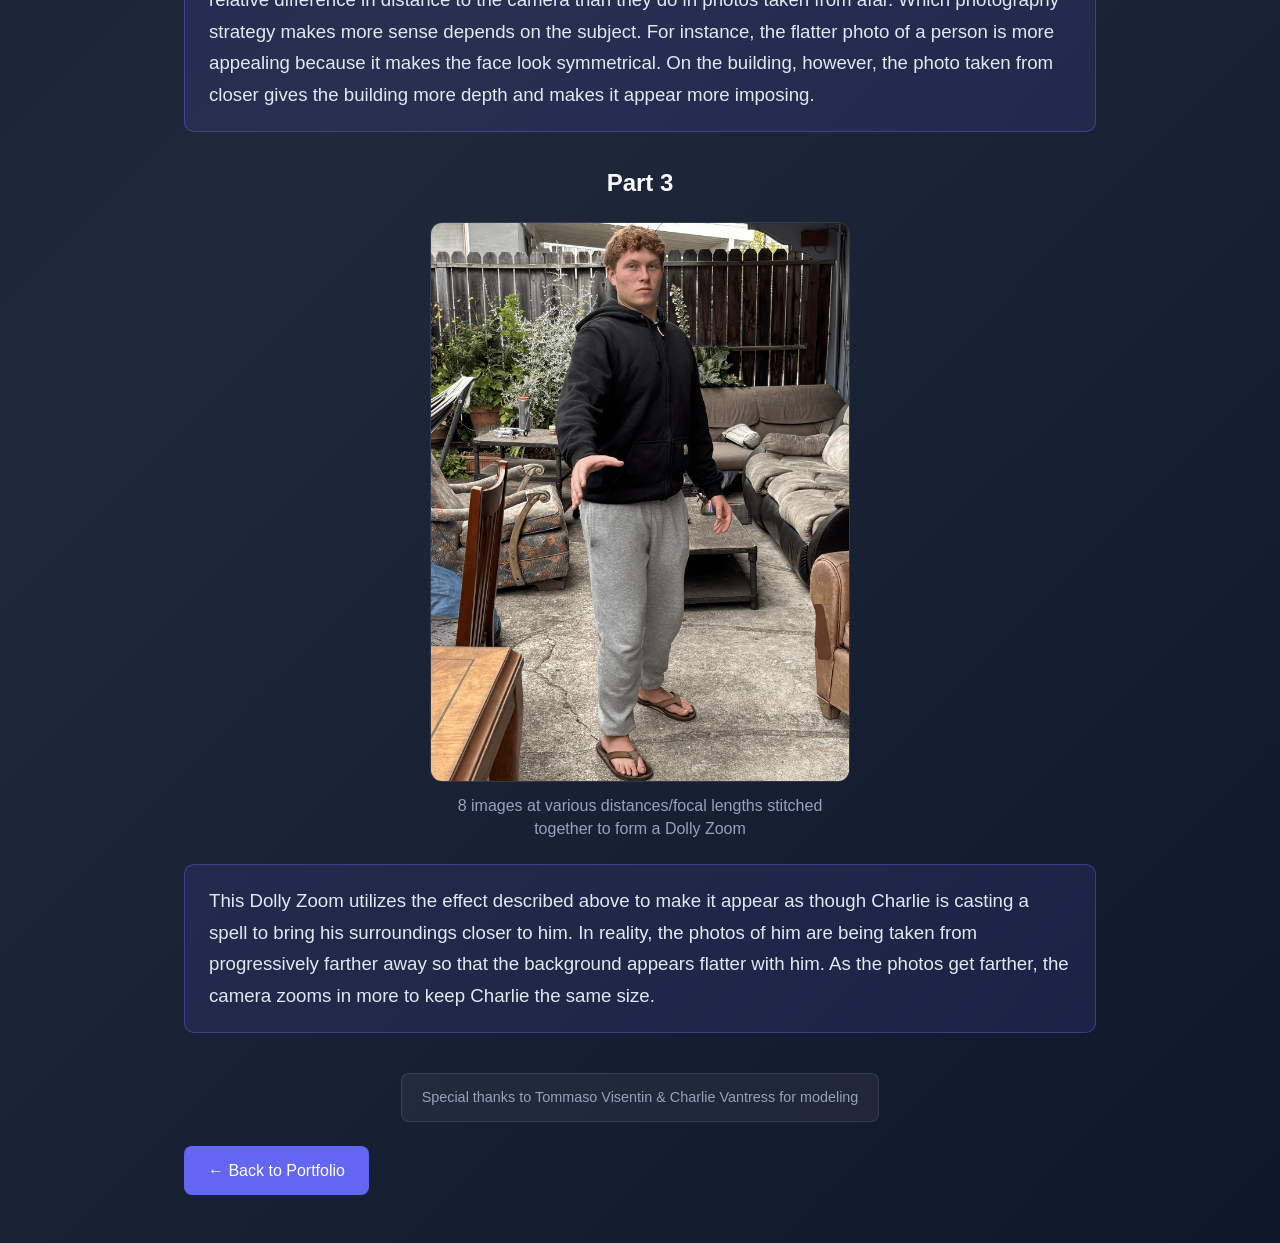
==== commit 2cceb93b: "project done just need spell check" ====
--- a/0/index.html
+++ b/0/index.html
@@ -70,5 +70,6 @@
 
         <a class="back-link" href="../index.html">← Back to Portfolio</a>
     </div>
+    <script src="../lightbox.js"></script>
 </body>
 </html>
--- a/styles.css
+++ b/styles.css
@@ -152,11 +152,87 @@
     margin-bottom: 1.25rem;
 }
 
+.subsection-heading {
+    font-size: 1.15rem;
+    font-weight: 600;
+    color: #f1f5f9;
+    text-align: center;
+    margin-bottom: 1rem;
+}
+
 .image-gallery {
     display: flex;
     gap: 1.5rem;
     justify-content: center;
     flex-wrap: wrap;
+}
+
+.featured-image {
+    max-width: 640px;
+    margin: 0 auto;
+    text-align: center;
+}
+
+.featured-image img {
+    width: 100%;
+    height: auto;
+    border-radius: 12px;
+    border: 1px solid rgba(255, 255, 255, 0.1);
+    display: block;
+    cursor: zoom-in;
+}
+
+.featured-image figcaption {
+    margin-top: 0.75rem;
+    font-size: 1rem;
+    color: #94a3b8;
+    line-height: 1.45;
+    text-align: center;
+}
+
+.comparison-group {
+    display: flex;
+    flex-direction: column;
+    gap: 2rem;
+}
+
+.comparison-gallery {
+    display: grid;
+    grid-template-columns: repeat(2, 1fr);
+    gap: 1.5rem;
+    align-items: start;
+}
+
+.comparison-gallery .gallery-item {
+    flex: none;
+    min-width: 0;
+    max-width: none;
+    width: 100%;
+}
+
+@media (max-width: 700px) {
+    .comparison-gallery {
+        grid-template-columns: 1fr;
+    }
+}
+
+.image-gallery--thirds {
+    display: grid;
+    grid-template-columns: repeat(3, 1fr);
+    align-items: start;
+}
+
+.image-gallery--thirds .gallery-item {
+    flex: none;
+    min-width: 0;
+    max-width: none;
+    width: 100%;
+}
+
+@media (max-width: 700px) {
+    .image-gallery--thirds {
+        grid-template-columns: 1fr;
+    }
 }
 
 .gallery-item {
@@ -179,12 +255,61 @@
     border-radius: 12px;
     border: 1px solid rgba(255, 255, 255, 0.1);
     display: block;
+    cursor: zoom-in;
 }
 
 .gallery-item figcaption {
     margin-top: 0.75rem;
     font-size: 1rem;
     color: #94a3b8;
+    line-height: 1.45;
+    text-align: center;
+}
+
+.offset-line {
+    display: flex;
+    justify-content: center;
+    align-items: center;
+    gap: 1.75rem;
+    margin-bottom: 0.15rem;
+}
+
+.channel-g {
+    color: #22c55e;
+}
+
+.channel-r {
+    color: #ef4444;
+}
+
+.lightbox {
+    position: fixed;
+    inset: 0;
+    z-index: 1000;
+    display: flex;
+    align-items: center;
+    justify-content: center;
+    padding: 1.5rem;
+    background: rgba(15, 23, 42, 0.92);
+    opacity: 0;
+    visibility: hidden;
+    transition: opacity 0.2s ease, visibility 0.2s ease;
+    cursor: zoom-out;
+}
+
+.lightbox.is-open {
+    opacity: 1;
+    visibility: visible;
+}
+
+.lightbox img {
+    max-width: min(96vw, 1400px);
+    max-height: 92vh;
+    width: auto;
+    height: auto;
+    border-radius: 8px;
+    border: 1px solid rgba(255, 255, 255, 0.15);
+    box-shadow: 0 20px 60px rgba(0, 0, 0, 0.5);
 }
 
 .page-footer {
@@ -205,6 +330,7 @@
 
 .analysis-textbox {
     margin-top: 1.5rem;
+    margin-bottom: 1.5rem;
     padding: 1.25rem 1.5rem;
     font-size: calc(1rem + 2pt);
     line-height: 1.7;
@@ -213,3 +339,7 @@
     border: 1px solid rgba(99, 102, 241, 0.4);
     border-radius: 10px;
 }
+
+div.analysis-textbox > p + p {
+    margin-top: 1rem;
+}
